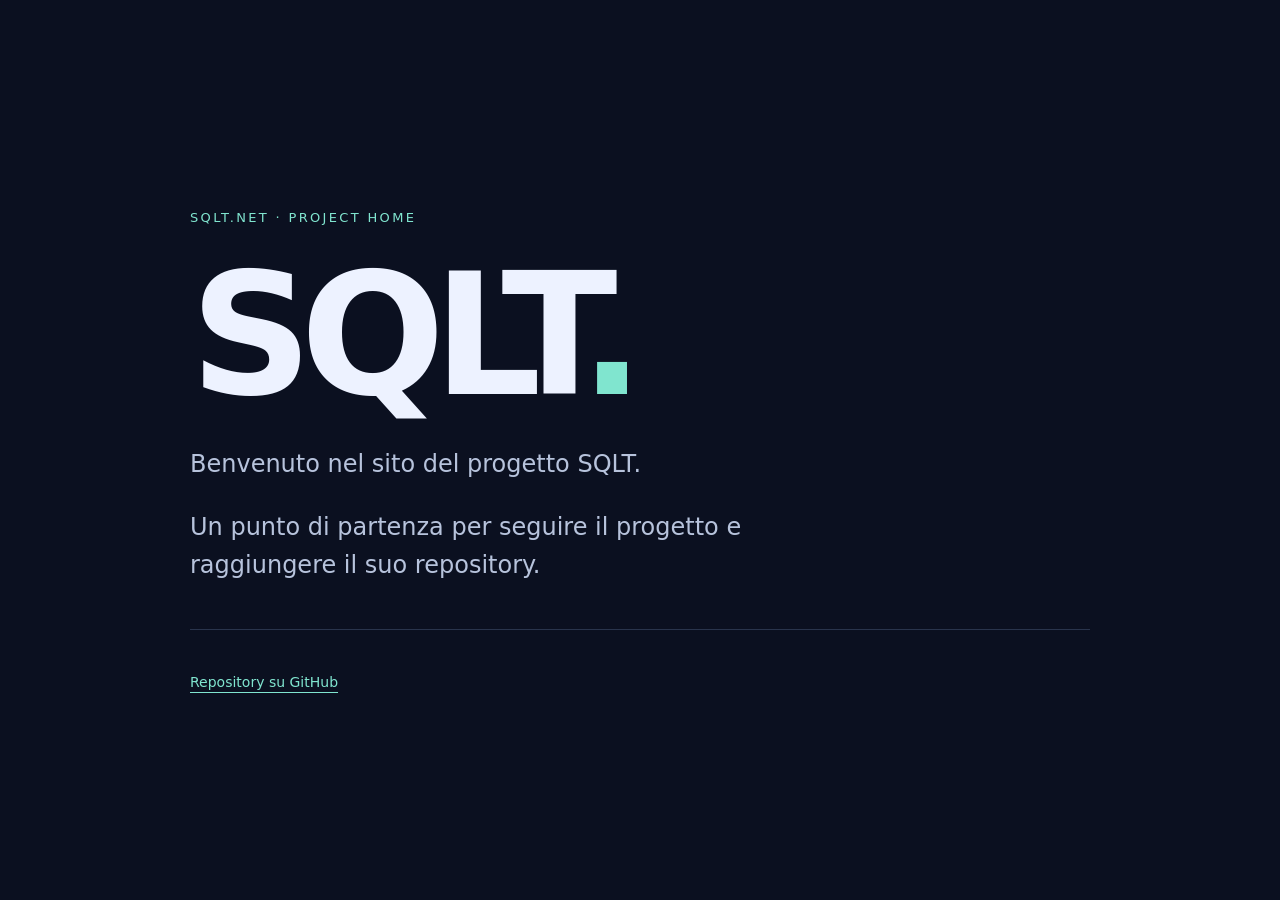
==== docs/index.html @ 036cd82e "Add SQLT project homepage" ====
<!doctype html>
<html lang="it">
<head>
<meta charset="utf-8">
<meta name="viewport" content="width=device-width,initial-scale=1">
<meta name="description" content="SQLT — il sito del progetto.">
<title>SQLT</title>
<style>
:root{color-scheme:dark;font-family:system-ui,sans-serif;background:#0b1020;color:#edf2ff}*{box-sizing:border-box}body{margin:0;min-height:100vh;display:grid;place-items:center;padding:28px}main{width:min(900px,100%)}.tag{color:#80e5cf;letter-spacing:.18em;font-size:13px;text-transform:uppercase}h1{font-size:clamp(80px,18vw,170px);line-height:1;margin:25px 0;letter-spacing:-.07em}p{font-size:clamp(18px,3vw,24px);line-height:1.6;color:#b7c3dc;max-width:650px}.line{height:1px;background:#29344c;margin:44px 0}footer{font-size:14px;color:#91a1bf}a{color:#80e5cf;text-underline-offset:5px}a:focus-visible{outline:2px solid #80e5cf;outline-offset:6px}
</style>
</head>
<body><main><div class="tag">sqlt.net · Project home</div><h1>SQLT<span style="color:#80e5cf">.</span></h1><p>Benvenuto nel sito del progetto SQLT.</p><p>Un punto di partenza per seguire il progetto e raggiungere il suo repository.</p><div class="line"></div><footer><a href="https://github.com/ciaoidea/SQLT">Repository su GitHub</a></footer></main></body>
</html>
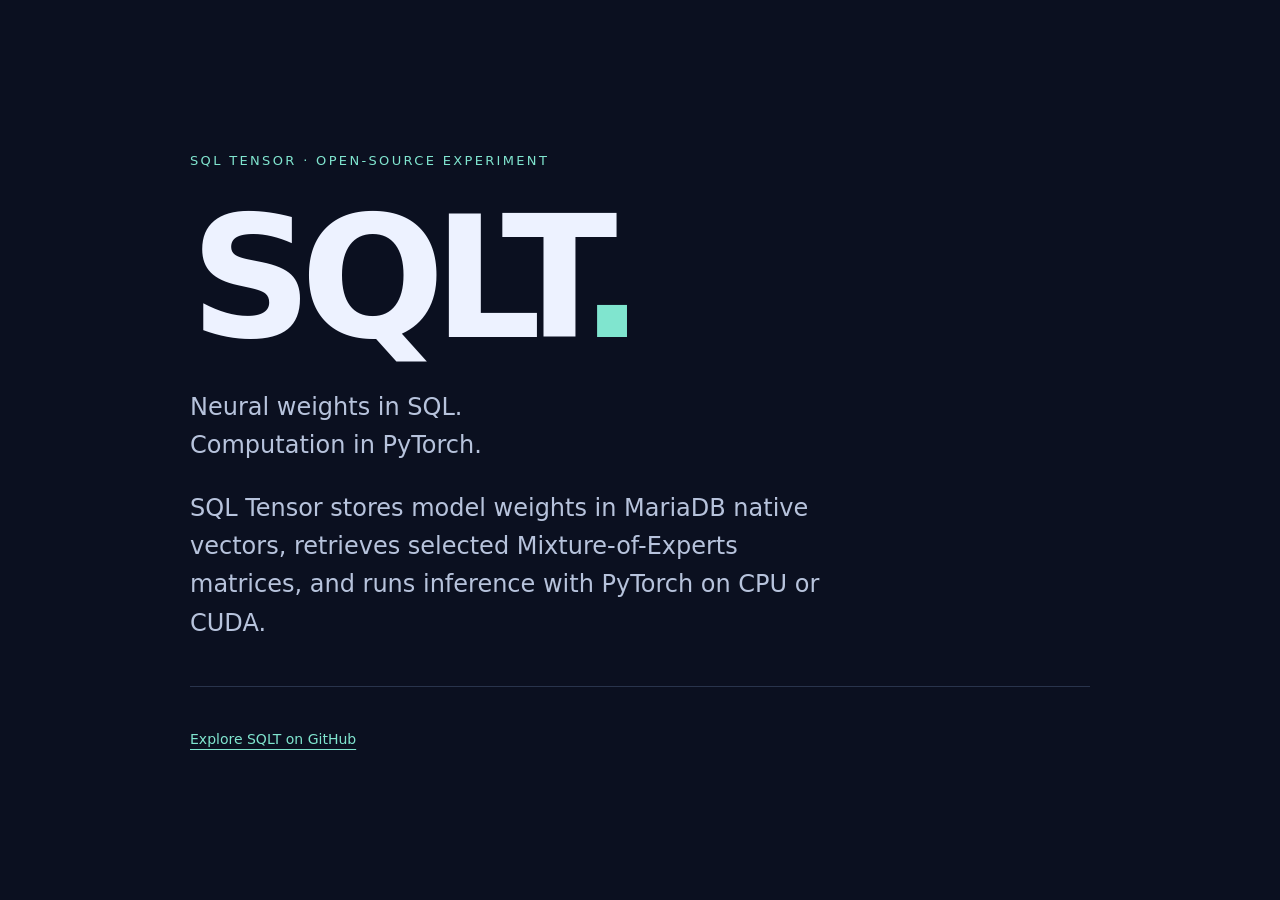
==== commit ef81baa5: "Present SQL Tensor homepage in English" ====
--- a/docs/index.html
+++ b/docs/index.html
@@ -1,13 +1,13 @@
 <!doctype html>
-<html lang="it">
+<html lang="en">
 <head>
 <meta charset="utf-8">
 <meta name="viewport" content="width=device-width,initial-scale=1">
-<meta name="description" content="SQLT — il sito del progetto.">
-<title>SQLT</title>
+<meta name="description" content="SQL Tensor — neural weights in SQL, computation in PyTorch.">
+<title>SQL Tensor · SQLT</title>
 <style>
 :root{color-scheme:dark;font-family:system-ui,sans-serif;background:#0b1020;color:#edf2ff}*{box-sizing:border-box}body{margin:0;min-height:100vh;display:grid;place-items:center;padding:28px}main{width:min(900px,100%)}.tag{color:#80e5cf;letter-spacing:.18em;font-size:13px;text-transform:uppercase}h1{font-size:clamp(80px,18vw,170px);line-height:1;margin:25px 0;letter-spacing:-.07em}p{font-size:clamp(18px,3vw,24px);line-height:1.6;color:#b7c3dc;max-width:650px}.line{height:1px;background:#29344c;margin:44px 0}footer{font-size:14px;color:#91a1bf}a{color:#80e5cf;text-underline-offset:5px}a:focus-visible{outline:2px solid #80e5cf;outline-offset:6px}
 </style>
 </head>
-<body><main><div class="tag">sqlt.net · Project home</div><h1>SQLT<span style="color:#80e5cf">.</span></h1><p>Benvenuto nel sito del progetto SQLT.</p><p>Un punto di partenza per seguire il progetto e raggiungere il suo repository.</p><div class="line"></div><footer><a href="https://github.com/ciaoidea/SQLT">Repository su GitHub</a></footer></main></body>
+<body><main><div class="tag">SQL Tensor · Open-source experiment</div><h1>SQLT<span style="color:#80e5cf">.</span></h1><p>Neural weights in SQL.<br>Computation in PyTorch.</p><p>SQL Tensor stores model weights in MariaDB native vectors, retrieves selected Mixture-of-Experts matrices, and runs inference with PyTorch on CPU or CUDA.</p><div class="line"></div><footer><a href="https://github.com/ciaoidea/SQLT">Explore SQLT on GitHub</a></footer></main></body>
 </html>
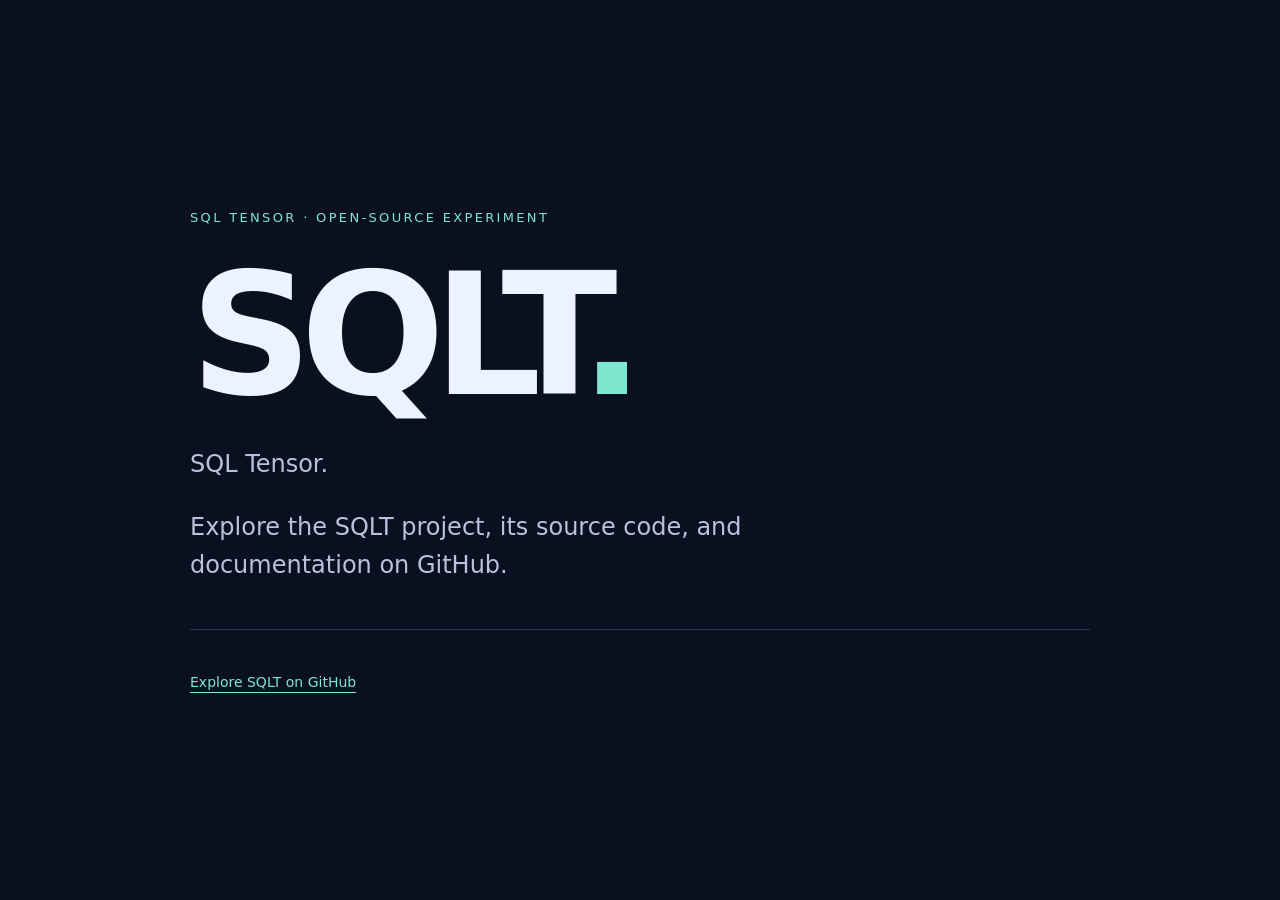
==== commit 0353d50e: "Remove outdated architecture claims from homepage" ====
--- a/docs/index.html
+++ b/docs/index.html
@@ -3,11 +3,11 @@
 <head>
 <meta charset="utf-8">
 <meta name="viewport" content="width=device-width,initial-scale=1">
-<meta name="description" content="SQL Tensor — neural weights in SQL, computation in PyTorch.">
+<meta name="description" content="SQL Tensor — the SQLT project.">
 <title>SQL Tensor · SQLT</title>
 <style>
 :root{color-scheme:dark;font-family:system-ui,sans-serif;background:#0b1020;color:#edf2ff}*{box-sizing:border-box}body{margin:0;min-height:100vh;display:grid;place-items:center;padding:28px}main{width:min(900px,100%)}.tag{color:#80e5cf;letter-spacing:.18em;font-size:13px;text-transform:uppercase}h1{font-size:clamp(80px,18vw,170px);line-height:1;margin:25px 0;letter-spacing:-.07em}p{font-size:clamp(18px,3vw,24px);line-height:1.6;color:#b7c3dc;max-width:650px}.line{height:1px;background:#29344c;margin:44px 0}footer{font-size:14px;color:#91a1bf}a{color:#80e5cf;text-underline-offset:5px}a:focus-visible{outline:2px solid #80e5cf;outline-offset:6px}
 </style>
 </head>
-<body><main><div class="tag">SQL Tensor · Open-source experiment</div><h1>SQLT<span style="color:#80e5cf">.</span></h1><p>Neural weights in SQL.<br>Computation in PyTorch.</p><p>SQL Tensor stores model weights in MariaDB native vectors, retrieves selected Mixture-of-Experts matrices, and runs inference with PyTorch on CPU or CUDA.</p><div class="line"></div><footer><a href="https://github.com/ciaoidea/SQLT">Explore SQLT on GitHub</a></footer></main></body>
+<body><main><div class="tag">SQL Tensor · Open-source experiment</div><h1>SQLT<span style="color:#80e5cf">.</span></h1><p>SQL Tensor.</p><p>Explore the SQLT project, its source code, and documentation on GitHub.</p><div class="line"></div><footer><a href="https://github.com/ciaoidea/SQLT">Explore SQLT on GitHub</a></footer></main></body>
 </html>
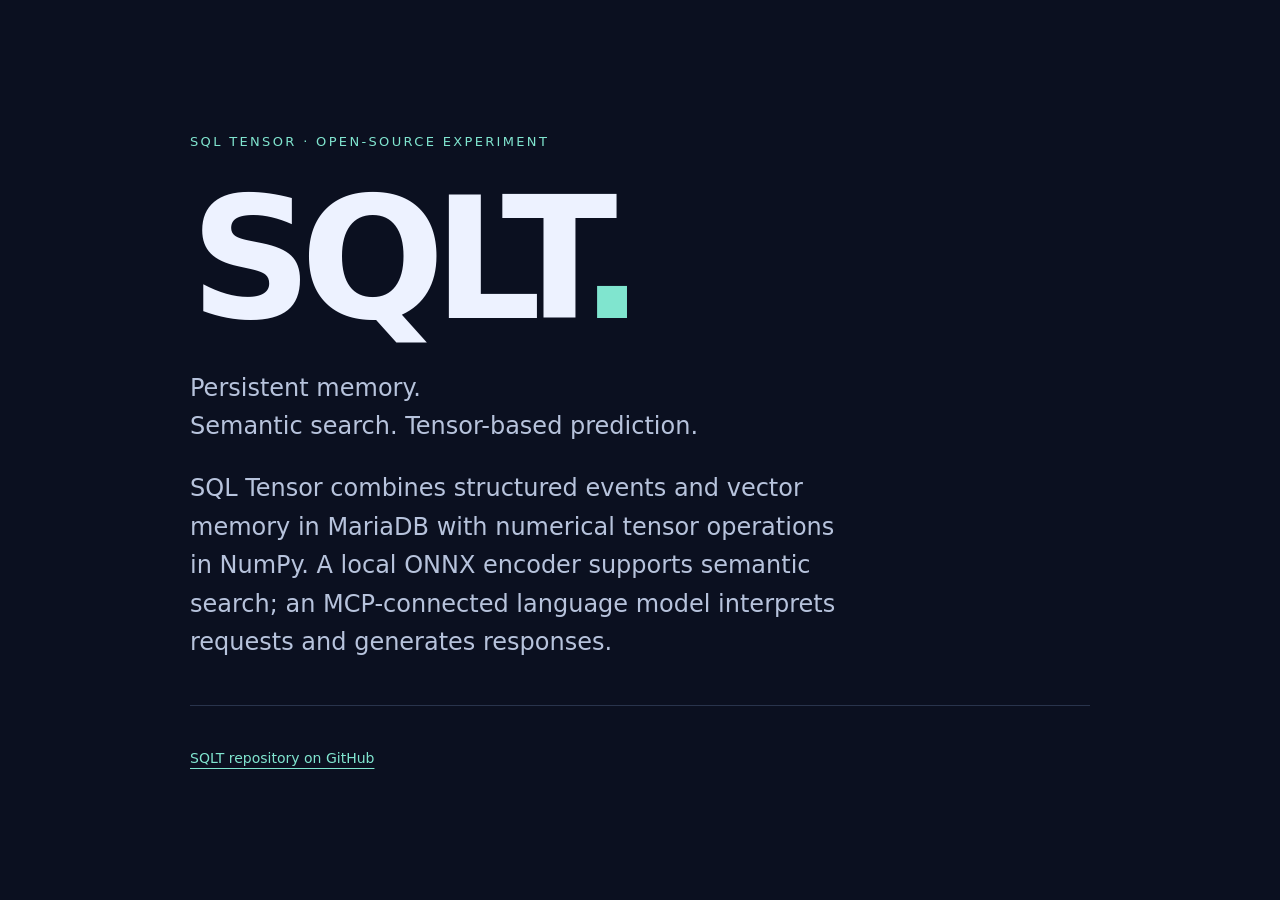
==== commit 62d0d1c6: "Describe local memory and tensor architecture on homepage" ====
--- a/docs/index.html
+++ b/docs/index.html
@@ -3,11 +3,11 @@
 <head>
 <meta charset="utf-8">
 <meta name="viewport" content="width=device-width,initial-scale=1">
-<meta name="description" content="SQL Tensor — the SQLT project.">
+<meta name="description" content="SQL Tensor — persistent memory, semantic search, and tensor-based prediction.">
 <title>SQL Tensor · SQLT</title>
 <style>
 :root{color-scheme:dark;font-family:system-ui,sans-serif;background:#0b1020;color:#edf2ff}*{box-sizing:border-box}body{margin:0;min-height:100vh;display:grid;place-items:center;padding:28px}main{width:min(900px,100%)}.tag{color:#80e5cf;letter-spacing:.18em;font-size:13px;text-transform:uppercase}h1{font-size:clamp(80px,18vw,170px);line-height:1;margin:25px 0;letter-spacing:-.07em}p{font-size:clamp(18px,3vw,24px);line-height:1.6;color:#b7c3dc;max-width:650px}.line{height:1px;background:#29344c;margin:44px 0}footer{font-size:14px;color:#91a1bf}a{color:#80e5cf;text-underline-offset:5px}a:focus-visible{outline:2px solid #80e5cf;outline-offset:6px}
 </style>
 </head>
-<body><main><div class="tag">SQL Tensor · Open-source experiment</div><h1>SQLT<span style="color:#80e5cf">.</span></h1><p>SQL Tensor.</p><p>Explore the SQLT project, its source code, and documentation on GitHub.</p><div class="line"></div><footer><a href="https://github.com/ciaoidea/SQLT">Explore SQLT on GitHub</a></footer></main></body>
+<body><main><div class="tag">SQL Tensor · Open-source experiment</div><h1>SQLT<span style="color:#80e5cf">.</span></h1><p>Persistent memory.<br>Semantic search. Tensor-based prediction.</p><p>SQL Tensor combines structured events and vector memory in MariaDB with numerical tensor operations in NumPy. A local ONNX encoder supports semantic search; an MCP-connected language model interprets requests and generates responses.</p><div class="line"></div><footer><a href="https://github.com/ciaoidea/SQLT">SQLT repository on GitHub</a></footer></main></body>
 </html>
